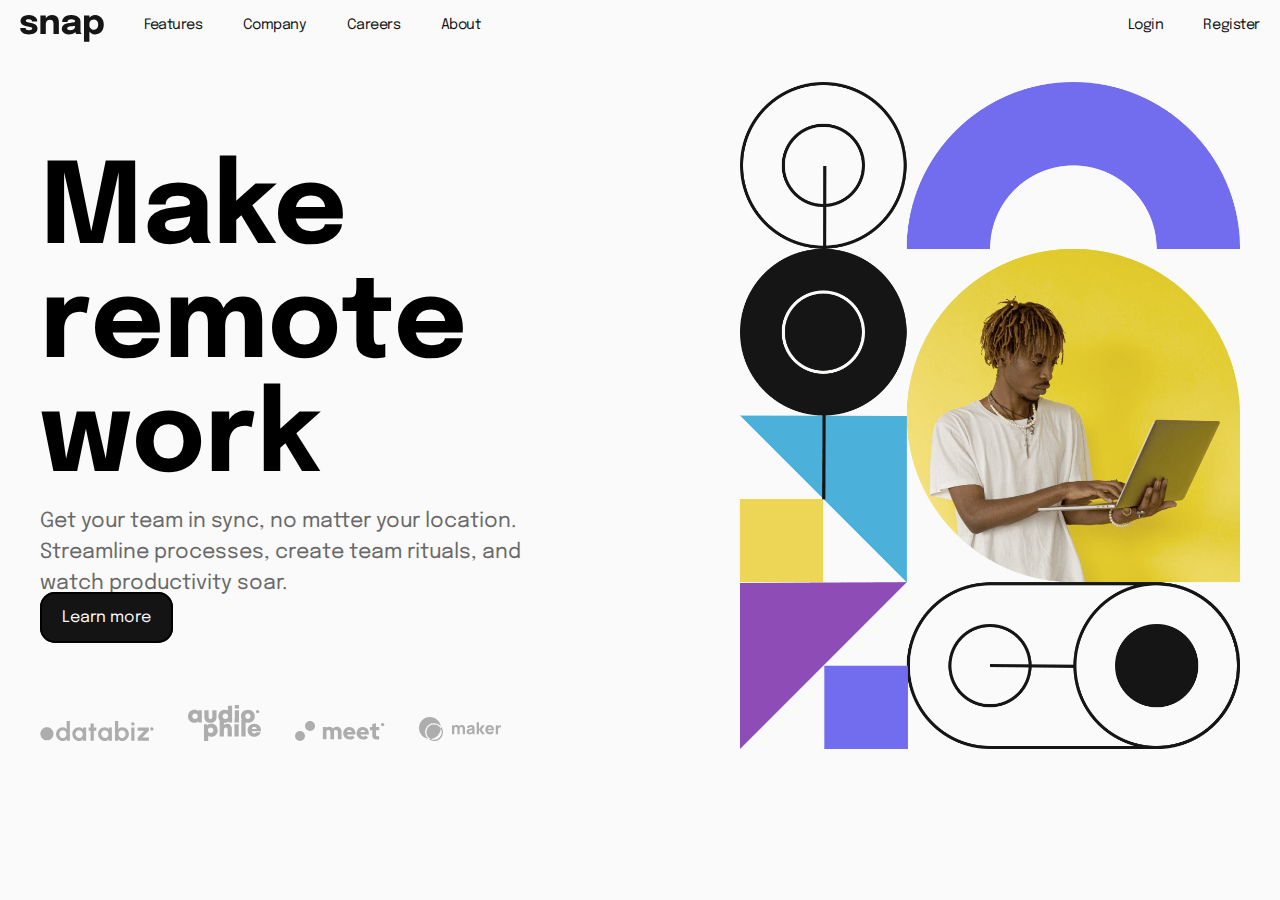
==== frontmentord1/index.html @ ff179ae2 "Initial commit" ====
<!DOCTYPE html>
<html lang="en">
<head>
    <meta charset="UTF-8">
    <meta http-equiv="X-UA-Compatible" content="IE=edge">
    <meta name="viewport" content="width=device-width, initial-scale=1.0">
    <link rel="stylesheet" href="stylesheet.css">
    <title></title>
</head>
<body>

    <!-- Conteúdo do Header! -->

    <header>
        <div class="logo_and_links"> <!-- Container que abriga os containers de LOGO, LINKS, LOGIN e REGISTER.-->
            <div class="logo_div">
                <img src="images/logo.svg" alt="Logo_Snap_SVG">
            </div>
            <div class="links_container"><!-- Container que abriga os links. -->
                <a href="#">Features</a>
                <a href="#">Company</a>
                <a href="#">Careers</a>
                <a href="#">About</a>
            </div>
        </div>
        <div class="login_and_register_container"><!--Container que abriga os links de LOGIN e REGISTER.-->
            <a href="">Login</a>
            <a href="">Register</a>
        </div>
        <div class="dropdown_menu_Features"><!-- Container que abriga o menu que aparecerá ao clicar nos links.-->
            <div class="dropdown_menu_img"><!-- Container que abriga as IMG's do menu oculto.-->
                <img src="images/icon-todo.svg" alt="TodoList_Icon">
                <img src="images/icon-calendar.svg" alt="Calendar_Icon">
                <img src="images/icon-reminders.svg" alt="Reminders_Icon">
                <img src="images/icon-planning.svg" alt="Planning_Icon">
            </div>
            <div class="dropdown_menu_links"><!-- Container que abriga os links do menu que aparecerão.-->
                <a href="#">Todo List</a>
                <a href="#">Calendar</a>
                <a href="#">Reminders</a>
                <a href="#">Planning</a>
            </div>
        </div>
        <div class="dropdown_menu_Company"><!-- Container que abriga o menu que aparecerá ao clicar nos links.-->
            <div class="dropdown_menu_links"><!-- Container que abriga os links do menu que aparecerão.-->
                <a href="#">History</a>
                <a href="#">Our Team</a>
                <a href="#">Blog</a>
            </div>
        </div>
    </header>

    <!-- Conteúdo do Header! -->

    <main>
        <section class="content_left"> <!-- Conteúdo a esquerda do main.-->
            <div class="content_h1"> <!-- Abriga o H1-->
                <h1>Make remote work</h1>
            </div>
            <div class="content_p"> <!-- Abriga o P-->
                <p>Get your team in sync, no matter your location. Streamline processes, create team rituals, and watch productivity soar.</p>
            </div>
            <div id="button_div">
                <a id="button_lm" href="#">Learn more</a>
            </div>
            <div class="content_img"> <!-- Abriga os IMG's-->
                <img src="images/client-databiz.svg" alt="client_databiz_logo">
                <img src="images/client-audiophile.svg" alt="audiophile_logo">
                <img src="images/client-meet.svg" alt="meet_logo">
                <img src="images/client-maker.svg" alt="maker_logo">
            </div>
        </section>
        <aside class="container_img_right">
        </aside>
    </main>
    <script src="scriptjs.js"></script>
</body>
</html>
---- frontmentord1/stylesheet.css ----
@import url('https://fonts.googleapis.com/css2?family=Epilogue:wght@500&display=swap');

* {
    margin: 0px;
    padding: 0px;
}

body {
    min-height: 100vh;
    background-color: hsl(0, 0%, 98%);
    font-family: 'Epilogue', sans-serif;
}

/* Header */

header, .logo_and_links, .links_container, .login_and_register_container {
    display: flex;
}

.dropdown_menu_Features, .dropdown_menu_Company {
    display: flex;
    box-shadow: 1px 10px 16px rgba(0, 0, 0, 0.171);
    z-index: 1;
    position: absolute;
    background-color: hsl(0, 0%, 98%);
    padding: 10px;
    border-radius: 10px;
    align-items: center;
}

.dropdown_menu_Features {
    top: 40px;
    left: 5%;
    display: none;
}

.dropdown_menu_Features img {
    padding: 8px;
}

.dropdown_menu_Features a, .dropdown_menu_Company a {
    padding: 10px;
    font-size: 0.8em;
    text-decoration: none;
    color: hsl(0, 0%, 41%);
}

.dropdown_menu_Company {
    top: 40px;
    left: 13%;
    display: none;
}

.dropdown_menu_img, .dropdown_menu_links {
    display: flex;
    flex-direction: column;
}

header {
    justify-content: space-between;
    align-items: center;
    height: 50px;
    position: relative;
}

.logo_and_links {
    align-items: center;
}

.logo_div {
    margin: 0px 20px;
    padding-top: 10px;
    cursor: pointer;
}

.links_container a, .login_and_register_container a {
    text-decoration: none;
    color: hsl(0, 0%, 8%);
    padding: 0px 20px;
    font-size: 0.9em;
    letter-spacing: -0.03em;
    transition: 700ms;
}

.links_container a:hover {
    transform: scale(0.95);
}

.login_and_register_container a:hover {
    transform: scale(0.95);
}

/* Main */

main {
    display: flex;
    min-height: 70vh;
    justify-content: space-between;
    width: 1200px;
    margin: auto;
}

section {
    min-height: 70vh;
}

main, .content_left {
    display: flex;
}

.content_left {
    min-height: 70vh;
    flex-direction: column;
    justify-content: space-around;
    padding-top: 100px;
}

.content_h1 {
    font-size: 3.5em;
    width: 600px;
}

.content_p {
    width: 500px;
    font-size: 1.3em;
    color: hsl(0, 0%, 41%);
    line-height: 1.5em;
}

#button_lm {
    background-color: hsl(0, 0%, 8%);
    text-decoration: none;
    color: hsl(0, 0%, 98%);
    padding: 15px 20px;
    border: solid 2px black;
    border-radius: 15px;
    transition: 500ms;
}

#button_lm:hover {
    background-color: hsl(0, 0%, 98%);
    color: hsl(0, 0%, 8%);
}

.content_img {
    padding-top: 40px;
}

.content_img img  {
    padding: 30px 30px 30px 0px;
}

.container_img_right {
    background-image: url(images/image-hero-desktop.png);
    width: 500px;
    height: auto;
    background-size: contain;
    background-repeat: no-repeat;
    background-position: center center;
    
}

@media all and (max-width: 1200px) {

    .links_container, .login_and_register_container {
        display: none;
    }

    main {
        flex-direction: column-reverse;
        margin: 0%;
        width: auto;
    }

    .content_left {
        padding: 0%;
        margin: 0px;
        justify-content: stretch;
    }

    .content_h1 {
        padding-top: 30px;
        width: auto;
        font-size: 1.5em;
        text-align: center;
    }

    .content_p {
        width: auto;
        padding: 20px;
        font-size: 1em;
        text-align: justify;
    }

    #button_div {
        padding: 20px;
        margin: 0px auto;
    }

    .content_img {
        padding: 20px 0px;
        margin: 0px auto;
    }

    .content_img img {
        scale: 0.7;
        padding: 0px;
    }

    .container_img_right {
        background-image: url(images/image-hero-mobile.png);
        height: 300px;
        width: auto;
    }
}
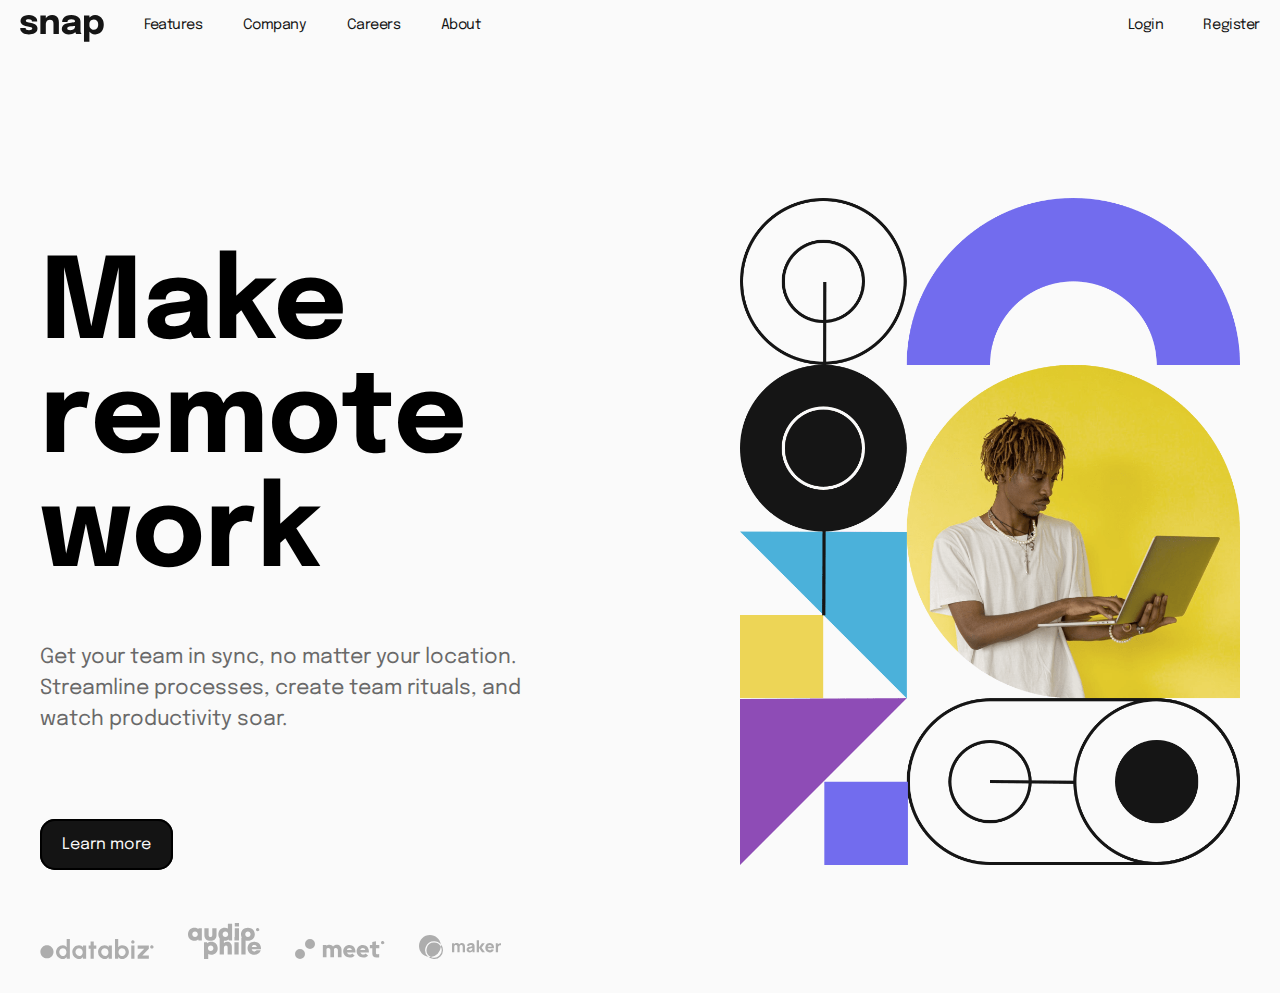
==== commit 57c5b82f: "Atualizei o desafio FM" ====
--- a/frontmentord1/index.html
+++ b/frontmentord1/index.html
@@ -6,6 +6,7 @@
     <meta name="viewport" content="width=device-width, initial-scale=1.0">
     <link rel="stylesheet" href="stylesheet.css">
     <title></title>
+    
 </head>
 <body>
 
@@ -24,6 +25,7 @@
             </div>
         </div>
         <div class="login_and_register_container"><!--Container que abriga os links de LOGIN e REGISTER.-->
+            <img id="menu_icon" onclick="openMenu()" src="images/icon-menu.svg" alt="">
             <a href="">Login</a>
             <a href="">Register</a>
         </div>
@@ -51,8 +53,22 @@
     </header>
 
     <!-- Conteúdo do Header! -->
-
     <main>
+        <div id="side_menu">
+            <a href="#" id="closebtn" class="closebtn" onclick="close_menu()">&times;</a>
+            <div id="side_menu_structure">
+                <div class="side_menu_links">
+                    <a href="">Features</a>
+                    <a href="">Company</a>
+                    <a href="">Careers</a>
+                    <a href="">About</a>
+                </div>
+                <div class="side_menu_login_register">
+                    <a href="">Login</a>
+                    <a href="">Register</a>
+                </div>
+            </div>
+        </div>
         <section class="content_left"> <!-- Conteúdo a esquerda do main.-->
             <div class="content_h1"> <!-- Abriga o H1-->
                 <h1>Make remote work</h1>
--- a/frontmentord1/stylesheet.css
+++ b/frontmentord1/stylesheet.css
@@ -7,6 +7,7 @@
 }
 
 body {
+    position: relative;
     min-height: 100vh;
     background-color: hsl(0, 0%, 98%);
     font-family: 'Epilogue', sans-serif;
@@ -33,6 +34,11 @@
     top: 40px;
     left: 5%;
     display: none;
+}
+
+#menu_icon {
+    display: none;
+    cursor: pointer;
 }
 
 .dropdown_menu_Features img {
@@ -93,16 +99,70 @@
 
 /* Main */
 
+#side_menu {
+    display: none;
+    flex-direction: column;
+    height: 100vh;
+    position: absolute;
+    z-index: 1;
+    top: 0px;
+    right: 1px;
+    width: 200px;
+    background-color: hsl(0, 0%, 98%);
+    transition: 500ms;
+    box-shadow: 1px 1px 16px rgba(0, 0, 0, 0.212);
+}
+
+.closebtn {
+    font-size: 3em;
+    text-decoration: none;
+    color: black;
+    z-index: 1;
+    position: absolute;
+    right: 5px;
+    display: none;
+}
+
+#side_menu_structure {
+    display: flex;
+    margin: 25px;
+    flex-direction: column;
+    padding-top: 60px;
+    position: absolute;
+    transition: 400ms;
+}
+
+.side_menu_links,  .side_menu_login_register{
+    display: flex;
+    flex-direction: column;
+}
+
+.side_menu_links a, .side_menu_login_register a {
+    text-decoration: none;
+    padding: 10px;
+    color: hsl(0, 0%, 41%);
+}
+
+.side_menu_login_register {
+    padding: 20px;
+    text-align: center;
+}
+
+.side_menu_login_register a {
+    padding: 10px 20px;
+    margin-bottom: 5px;
+}
+
+.side_menu_login_register a:hover {
+    border-radius: 15px;
+    border: solid 2px rgba(0, 0, 0, 0.171);
+}
+
 main {
     display: flex;
-    min-height: 70vh;
-    justify-content: space-between;
     width: 1200px;
     margin: auto;
-}
-
-section {
-    min-height: 70vh;
+    justify-content: space-between;
 }
 
 main, .content_left {
@@ -110,7 +170,6 @@
 }
 
 .content_left {
-    min-height: 70vh;
     flex-direction: column;
     justify-content: space-around;
     padding-top: 100px;
@@ -119,6 +178,8 @@
 .content_h1 {
     font-size: 3.5em;
     width: 600px;
+    padding-top: 100px;
+    padding-bottom: 50px;
 }
 
 .content_p {
@@ -126,6 +187,7 @@
     font-size: 1.3em;
     color: hsl(0, 0%, 41%);
     line-height: 1.5em;
+    padding-bottom: 100px;
 }
 
 #button_lm {
@@ -152,6 +214,7 @@
 }
 
 .container_img_right {
+    margin-top: 20px;
     background-image: url(images/image-hero-desktop.png);
     width: 500px;
     height: auto;
@@ -161,9 +224,9 @@
     
 }
 
-@media all and (max-width: 1200px) {
-
-    .links_container, .login_and_register_container {
+@media all and (max-width: 1250px) {
+
+    .links_container, .login_and_register_container a{
         display: none;
     }
 
@@ -181,6 +244,7 @@
 
     .content_h1 {
         padding-top: 30px;
+        padding-bottom: 0px;
         width: auto;
         font-size: 1.5em;
         text-align: center;
@@ -190,12 +254,13 @@
         width: auto;
         padding: 20px;
         font-size: 1em;
-        text-align: justify;
+        text-align: center;
     }
 
     #button_div {
         padding: 20px;
         margin: 0px auto;
+        margin-bottom: 20px;
     }
 
     .content_img {
@@ -213,4 +278,9 @@
         height: 300px;
         width: auto;
     }
+
+    #menu_icon {
+        margin-right: 10px;
+        display: flex;
+    }
 }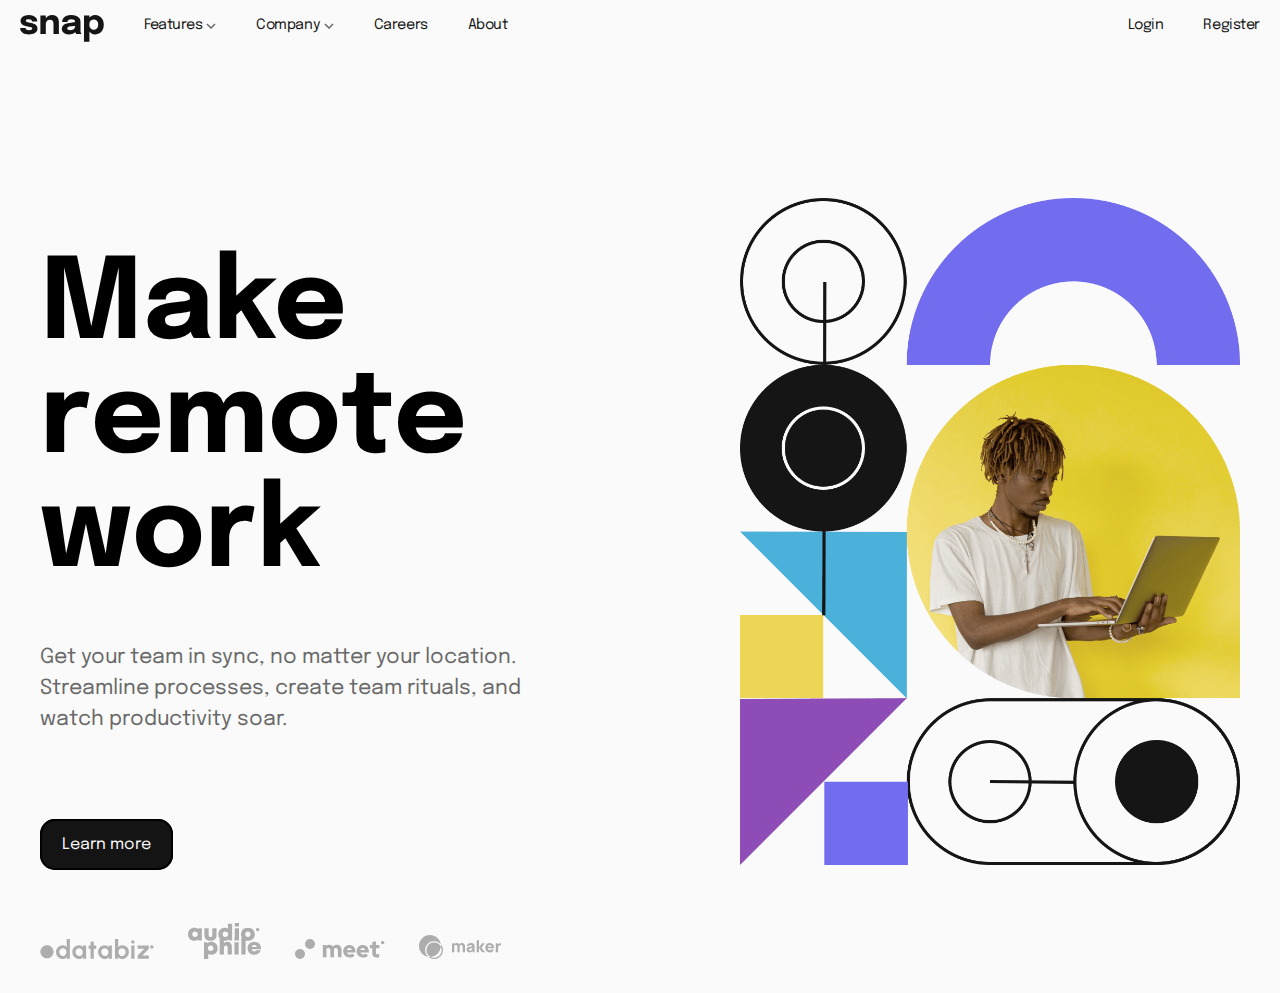
==== commit b6f3f42e: "Atualizei os DropDown Menus" ====
--- a/frontmentord1/index.html
+++ b/frontmentord1/index.html
@@ -18,18 +18,18 @@
                 <img src="images/logo.svg" alt="Logo_Snap_SVG">
             </div>
             <div class="links_container"><!-- Container que abriga os links. -->
-                <a href="#">Features</a>
-                <a href="#">Company</a>
+                <a href="#" onclick="dropmenu()">Features <img src="images/icon-arrow-down.svg" alt="arrow_down" id="arrow_down"></a>
+                <a href="#" onclick="dropmenu2()">Company <img  src="images/icon-arrow-down.svg" alt="arrow_down" id="arrow_down2"></a>
                 <a href="#">Careers</a>
                 <a href="#">About</a>
             </div>
         </div>
         <div class="login_and_register_container"><!--Container que abriga os links de LOGIN e REGISTER.-->
             <img id="menu_icon" onclick="openMenu()" src="images/icon-menu.svg" alt="">
-            <a href="">Login</a>
-            <a href="">Register</a>
+            <a href="#">Login</a>
+            <a href="#">Register</a>
         </div>
-        <div class="dropdown_menu_Features"><!-- Container que abriga o menu que aparecerá ao clicar nos links.-->
+        <div id="dropmenu_f" class="dropdown_menu_Features"><!-- Container que abriga o menu que aparecerá ao clicar nos links.-->
             <div class="dropdown_menu_img"><!-- Container que abriga as IMG's do menu oculto.-->
                 <img src="images/icon-todo.svg" alt="TodoList_Icon">
                 <img src="images/icon-calendar.svg" alt="Calendar_Icon">
@@ -43,7 +43,7 @@
                 <a href="#">Planning</a>
             </div>
         </div>
-        <div class="dropdown_menu_Company"><!-- Container que abriga o menu que aparecerá ao clicar nos links.-->
+        <div id="dropmenu_c" class="dropdown_menu_Company"><!-- Container que abriga o menu que aparecerá ao clicar nos links.-->
             <div class="dropdown_menu_links"><!-- Container que abriga os links do menu que aparecerão.-->
                 <a href="#">History</a>
                 <a href="#">Our Team</a>
@@ -58,14 +58,14 @@
             <a href="#" id="closebtn" class="closebtn" onclick="close_menu()">&times;</a>
             <div id="side_menu_structure">
                 <div class="side_menu_links">
-                    <a href="">Features</a>
-                    <a href="">Company</a>
-                    <a href="">Careers</a>
-                    <a href="">About</a>
+                    <a href="#">Features</a>
+                    <a href="#">Company</a>
+                    <a href="#">Careers</a>
+                    <a href="#">About</a>
                 </div>
                 <div class="side_menu_login_register">
-                    <a href="">Login</a>
-                    <a href="">Register</a>
+                    <a href="#">Login</a>
+                    <a href="#">Register</a>
                 </div>
             </div>
         </div>
